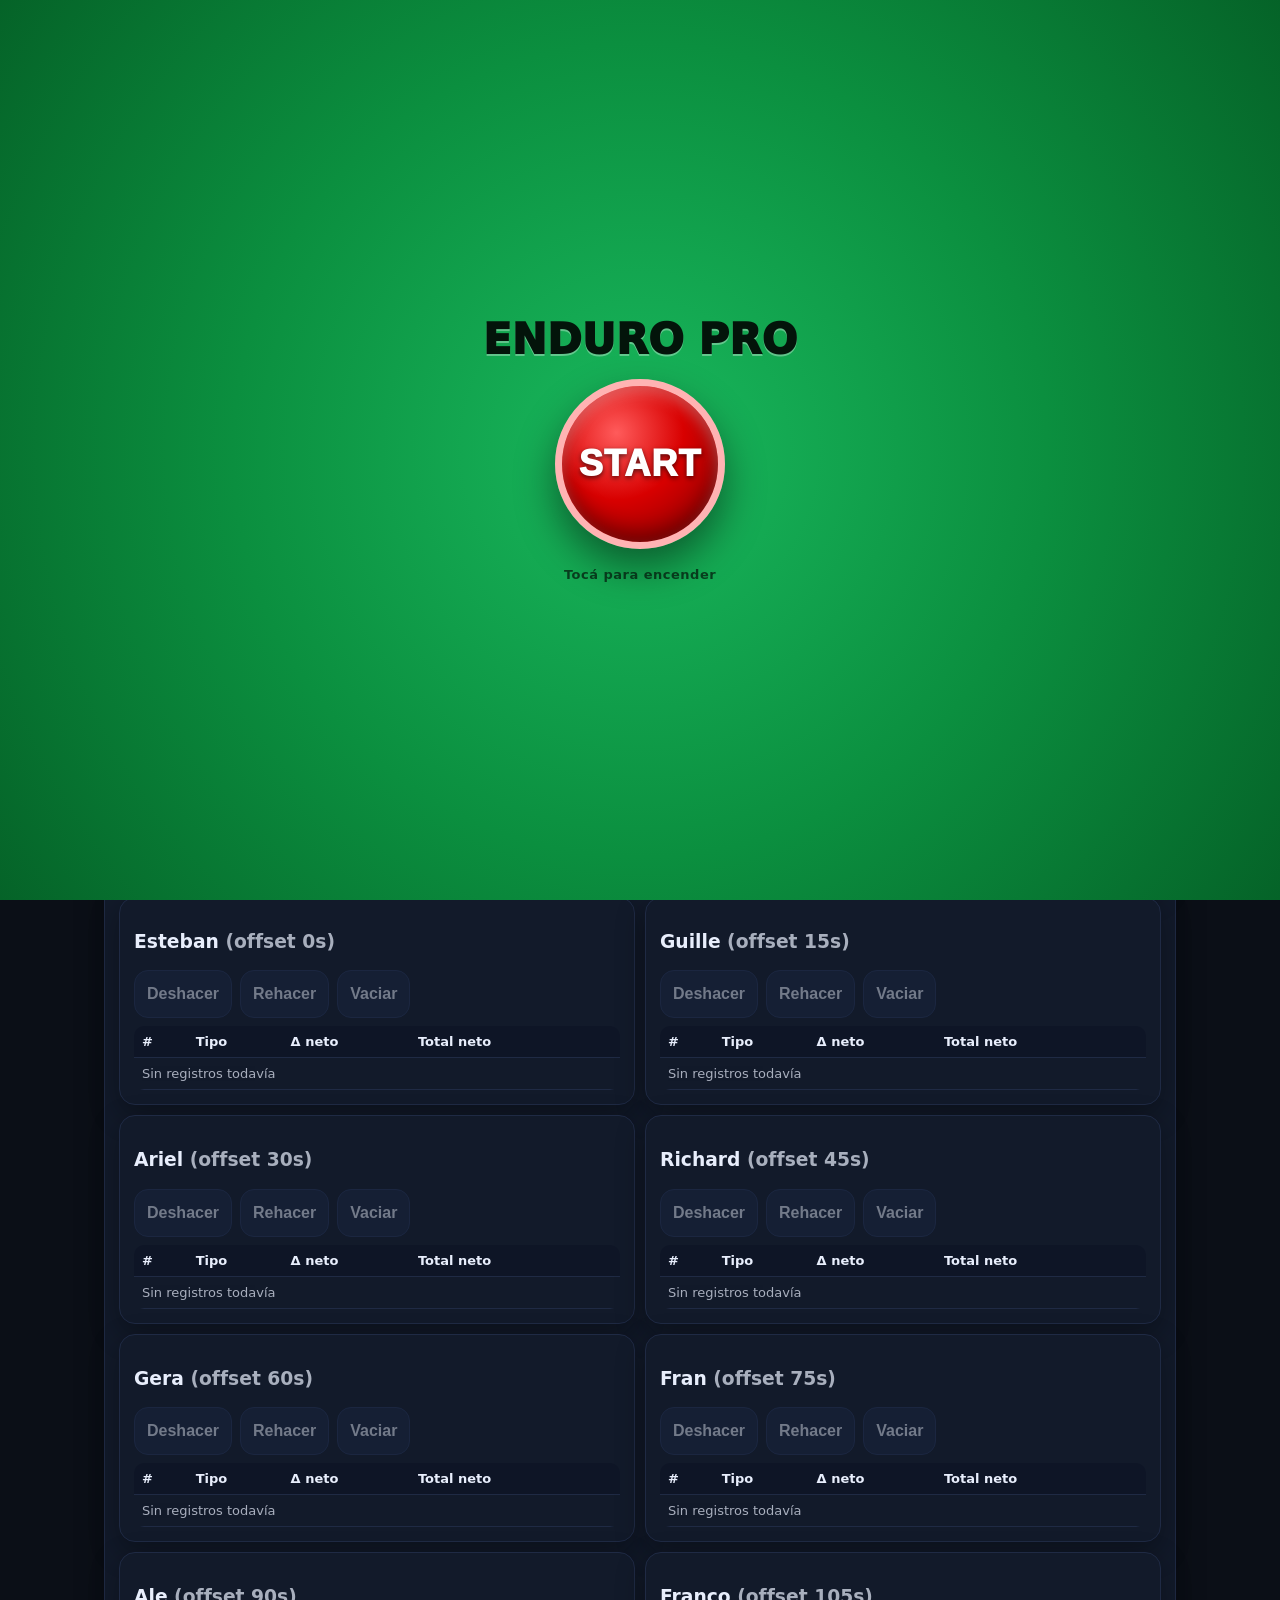
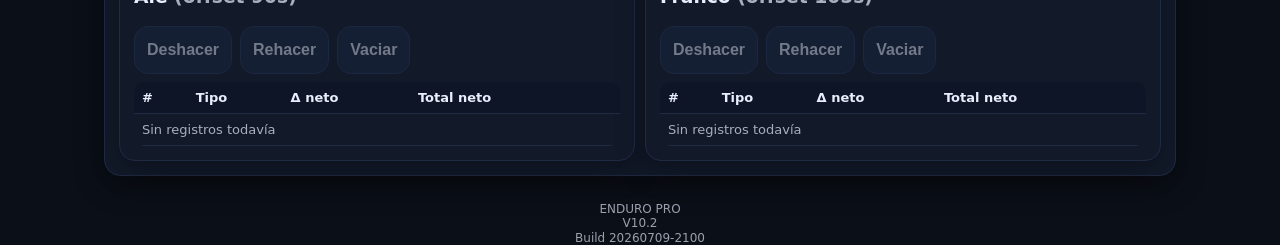
==== index.html @ de09377c "V10.2 Excel parciales" ====
<!doctype html>
<html lang="es">

<head>
  <meta charset="utf-8">
  <meta name="viewport" content="width=device-width,initial-scale=1">
  <title>Enduro Pro</title>
  <meta name="theme-color" content="#0b0f17">
  <link rel="apple-touch-icon" href="apple-touch-icon.png">
  <link rel="manifest" href="manifest.json">
  <link rel="stylesheet" href="css/style.css">
</head>

<body>
  <div id="ignitionScreen" class="ignitionScreen">
    <div class="ignitionBox">
      <div class="ignitionTitle">ENDURO PRO</div>
      <button id="ignitionStart" class="ignitionButton" type="button">START</button>
      <div class="ignitionHint">Tocá para encender</div>
    </div>
  </div>
  <div id="splashScreen" class="splashScreen"> <img src="splash.png" alt="Enduro Pro"> </div>
  <div class="wrap">
    <div class="card">
      <h1>🏁 Enduro Pro</h1>
      <div class="topgrid">
        <div>
          <div class="time" id="time">00:00.00</div>
          <div class="sub" id="sub">Listo</div>
          <div class="controlsTop"><button id="startPause" class="primary">Iniciar</button></div>
          <div class="btns" id="ridersBtns"></div>
          <div class="bottomActions"><button id="finishSession" class="finish" disabled>Finalizar tanda</button><button
              id="reset" class="warn" disabled>Reset tiempo</button><button id="toggleButtons" disabled>Solo
              botones</button><button id="export" class="ok" disabled>Exportar jornada</button><button id="clearAll"
              disabled>Vaciar tanda</button><button id="clearDay" class="warn">Nueva jornada</button></div>
          <div class="foot">V9.0 Arquitectura: archivos separados, Ignition, BRAAAP, offline, CSV, borrado y reanudación corregida.
          </div>
        </div>
        <div class="cfg">
          <h2>Configuración</h2>
          <div class="grid3">
            <div><label>Cuenta inicial (seg)</label><input id="prepSec" type="number" min="0" step="1" value="20"></div>
            <div><label>Gap largada (seg)</label><input id="gap" type="number" min="0" step="1" value="15"></div>
            <div><label>Anti doble-tap (ms)</label><input id="dblMs" type="number" min="0" step="100" value="2000">
            </div>
          </div>
          <div class="grid3" style="margin-top:8px">
            <div><label>Parciales</label><select id="sectors">
                <option value="0" selected>OFF (solo vuelta)</option>
                <option value="2">ON (2 parciales)</option>
                <option value="3">ON (3 parciales)</option>
              </select></div>
            <div><label>Pista / Lugar</label><input id="trackName" type="text" placeholder="Ej: Arena Córdoba"></div>
            <div><label>Nombre tanda</label><input id="sessionName" type="text" placeholder="Ej: Tanda 1"></div>
          </div>
          <div class="grid2">
            <div><label>Notas tanda</label><textarea id="sessionNotes"
                placeholder="Terreno, clima, objetivo..."></textarea></div>
            <div><label>Seteo / notas</label><textarea id="setupNotes"
                placeholder="Suspensión, neumáticos, mousse..."></textarea></div>
          </div>
          <div style="display:flex;gap:10px;flex-wrap:wrap;margin-top:10px"><button id="addRider">+ Agregar
              piloto</button><button id="resetNames">Restaurar nombres</button></div>
          <div class="list" id="ridersList"></div>
          <div class="history">
            <h2>Historial de jornada</h2>
            <div id="historyList"></div>
          </div>
        </div>
      </div>
      <div class="tables" id="tables"></div>
    </div>
  </div>
  <div class="launchOverlay" id="launchOverlay">
    <div>
      <div class="launchTitle" id="launchTitle">PREPARADOS</div>
      <div class="launchCount" id="launchCount">20</div>
      <div class="launchPilot" id="launchPilot"></div>
      <div class="launchHint" id="launchHint">Pantalla de largada</div>
    </div>
  </div>
  <div class="toast" id="toast"></div>
  <script src="js/app.js"></script>

  <!-- Version indicator: shows application name, version and build date.  This is
       a separate element so that the existing foot and layout remain unchanged. -->
  <div class="versionIndicator">ENDURO PRO<br>V10.2<br>Build 20260709-2100</div>
</body>

</html>
---- css/style.css ----
* {
      box-sizing: border-box
    }

    body {
      margin: 0;
      background: #0b0f17;
      color: #e8eefc;
      font-family: -apple-system, system-ui, Segoe UI, Roboto, Arial, sans-serif
    }

    .wrap {
      max-width: 1100px;
      margin: auto;
      padding: 14px
    }

    .card,
    .cfg,
    .tableCard,
    .history {
      background: #121a2a;
      border: 1px solid #1f2a44;
      border-radius: 16px;
      padding: 14px;
      box-shadow: 0 10px 30px #0005
    }

    h1 {
      font-size: 17px;
      margin: 0 0 10px;
      font-weight: 950
    }

    .time {
      font-variant-numeric: tabular-nums;
      font-size: 56px;
      line-height: 1;
      margin: 8px 0;
      font-weight: 1000
    }

    .sub {
      opacity: .8;
      margin-bottom: 10px
    }

    .topgrid {
      display: grid;
      grid-template-columns: 1fr;
      gap: 10px
    }

    @media(min-width:980px) {
      .topgrid {
        grid-template-columns: 1.2fr .8fr
      }
    }

    button {
      padding: 14px 12px;
      border-radius: 14px;
      border: 1px solid #26365c;
      background: #1a2642;
      color: #e8eefc;
      font-size: 16px;
      font-weight: 850;
      cursor: pointer;
      touch-action: manipulation
    }

    button:active {
      transform: scale(.99)
    }

    button.primary {
      background: #2a4cff;
      border-color: #2a4cff
    }

    button.warn {
      background: #2b1a1a;
      border-color: #5a2a2a;
      color: #ffd6d6
    }

    button.ok {
      background: #17301f;
      border-color: #2a5a3a;
      color: #d8ffe7
    }

    button.finish {
      background: #21451f;
      border-color: #44aa44;
      color: #d8ffe7
    }

    button:disabled {
      opacity: .45
    }

    .controlsTop {
      display: flex;
      gap: 10px;
      flex-wrap: wrap;
      margin-bottom: 10px
    }

    .btns {
      display: grid;
      grid-template-columns: 1fr 1fr;
      gap: 10px;
      margin-top: 10px
    }

    @media(min-width:760px) {
      .btns {
        grid-template-columns: 1fr 1fr 1fr 1fr
      }

      .bottomActions {
        grid-template-columns: repeat(4, 1fr)
      }
    }

    .bottomActions {
      display: grid;
      grid-template-columns: 1fr 1fr;
      gap: 10px;
      margin-top: 10px
    }

    .riderBtn {
      display: grid;
      gap: 8px;
      background: #0e1526;
      border: 2px solid #1f2a44;
      border-radius: 14px;
      padding: 12px;
      text-align: left;
      min-height: 126px
    }

    .riderBtn .name {
      font-weight: 950;
      font-size: 20px;
      line-height: 1.05
    }

    .riderBtn .line1 {
      font-size: 14px;
      opacity: .92
    }

    .riderBtn .line2 {
      display: flex;
      justify-content: space-between;
      gap: 10px;
      font-size: 14px;
      font-variant-numeric: tabular-nums
    }

    .riderBtn .label {
      opacity: .7;
      font-weight: 800
    }

    .riderBtn .val {
      font-weight: 950
    }

    .riderBtn.next {
      outline: 4px solid #ffffff1f;
      box-shadow: 0 0 22px #ffffff22
    }

    .riderBtn.confirm {
      background: #13b65d !important;
      border-color: #8cffb6 !important;
      color: #03140a !important;
      box-shadow: 0 0 0 4px #13b65d55 !important
    }

    .cfg h2 {
      margin: 0 0 10px;
      font-size: 14px;
      opacity: .9
    }

    .grid3 {
      display: grid;
      grid-template-columns: 1fr 1fr 1fr;
      gap: 8px
    }

    .grid2 {
      display: grid;
      grid-template-columns: 1fr 1fr;
      gap: 8px;
      margin-top: 8px
    }

    @media(max-width:650px) {

      .grid3,
      .grid2 {
        grid-template-columns: 1fr
      }
    }

    label {
      font-size: 12px;
      opacity: .82;
      display: block;
      margin-bottom: 4px
    }

    input,
    select,
    textarea {
      width: 100%;
      background: #0e1526;
      border: 1px solid #26365c;
      color: #e8eefc;
      padding: 10px;
      border-radius: 10px;
      font-size: 14px
    }

    textarea {
      min-height: 54px;
      resize: vertical
    }

    .list {
      display: grid;
      gap: 8px;
      margin-top: 10px
    }

    .rline {
      display: grid;
      grid-template-columns: 1fr 44px 44px 90px;
      gap: 8px;
      align-items: center
    }

    .nameWrap {
      display: flex;
      align-items: center;
      gap: 10px;
      min-width: 0
    }

    .colorDot {
      width: 18px;
      height: 18px;
      border-radius: 99px;
      border: 2px solid #26365c;
      flex: 0 0 auto
    }

    .rline input {
      font-size: 16px
    }

    .rline button {
      padding: 10px 0;
      font-size: 14px
    }

    .tables {
      display: grid;
      grid-template-columns: 1fr;
      gap: 10px;
      margin-top: 12px
    }

    @media(min-width:980px) {
      .tables {
        grid-template-columns: 1fr 1fr
      }
    }

    .scroll {
      max-height: 360px;
      overflow: auto;
      border-radius: 10px
    }

    table {
      width: 100%;
      border-collapse: collapse;
      font-variant-numeric: tabular-nums
    }

    th,
    td {
      padding: 8px;
      border-bottom: 1px solid #1f2a44;
      font-size: 13px
    }

    th {
      position: sticky;
      top: 0;
      background: #0e1526;
      text-align: left
    }

    .foot {
      margin-top: 10px;
      font-size: 12px;
      opacity: .65
    }

    body.buttonsOnly .cfg,
    body.buttonsOnly .tables,
    body.buttonsOnly .foot {
      display: none
    }

    body.buttonsOnly .wrap {
      max-width: 1200px
    }

    body.buttonsOnly .time {
      font-size: 58px
    }

    body.buttonsOnly .riderBtn {
      padding: 16px
    }

    .toast {
      position: fixed;
      left: 50%;
      bottom: 14px;
      transform: translateX(-50%);
      background: #0e1526ee;
      border: 1px solid #1f2a44;
      padding: 10px 12px;
      border-radius: 99px;
      font-size: 13px;
      opacity: 0;
      pointer-events: none;
      transition: .2s;
      z-index: 10000
    }

    .toast.show {
      opacity: 1
    }

/*
  Version indicator shown at the bottom of the application.  It maintains a
  subtle appearance similar to the existing foot and does not interfere with
  other elements.  Each line is stacked vertically for clarity.
*/
.versionIndicator {
  margin-top: 12px;
  font-size: 12px;
  opacity: .65;
  text-align: center;
  line-height: 1.2;
}

    .launchOverlay {
      position: fixed;
      inset: 0;
      z-index: 9999;
      display: none;
      align-items: center;
      justify-content: center;
      text-align: center;
      background: #05080d;
      color: #e8eefc;
      padding: 24px
    }

    .launchOverlay.show {
      display: flex
    }

    .launchOverlay.green {
      background: #13b65d;
      color: #03140a
    }

    .launchTitle {
      font-size: min(12vw, 92px);
      font-weight: 1000;
      line-height: 1
    }

    .launchCount {
      font-size: min(34vw, 260px);
      font-weight: 1000;
      line-height: .9;
      font-variant-numeric: tabular-nums;
      letter-spacing: -8px;
      margin: 18px 0
    }

    .launchPilot {
      font-size: min(15vw, 120px);
      font-weight: 1000;
      line-height: 1
    }

    .launchHint {
      font-size: min(5vw, 30px);
      opacity: .78;
      font-weight: 850;
      margin-top: 16px
    }

    .history {
      margin-top: 12px
    }

    .historyItem {
      display: grid;
      grid-template-columns: 1fr auto;
      gap: 8px;
      border-bottom: 1px solid #1f2a44;
      padding: 8px 0;
      align-items: center
    }

    .historyItem:last-child {
      border-bottom: 0
    }

    .historyItem small {
      opacity: .7
    }

    .splashScreen {
      position: fixed;
      inset: 0;
      background: #000;
      display: flex;
      align-items: center;
      justify-content: center;
      z-index: 20000;
      opacity: 1;
      transition: opacity .4s ease;
      overflow: hidden
    }

    .splashScreen img {
      width: 100vw;
      height: 100vh;
      object-fit: contain;
      object-position: center center;
      display: block
    }

    .splashScreen.hide {
      opacity: 0;
      pointer-events: none
    }

    .splashScreen.gone {
      display: none
    }


    .ignitionScreen {
      position: fixed;
      inset: 0;
      z-index: 30000;
      background: radial-gradient(circle at center, #19b85d 0%, #0b8f3f 52%, #056328 100%);
      display: flex;
      align-items: center;
      justify-content: center;
      text-align: center;
      opacity: 1;
      transition: opacity .35s ease;
    }

    .ignitionScreen.hide {
      opacity: 0;
      pointer-events: none;
    }

    .ignitionScreen.gone {
      display: none;
    }

    .ignitionBox {
      display: grid;
      gap: 18px;
      justify-items: center;
      align-items: center;
      padding: 28px;
    }

    .ignitionButton {
      width: min(42vw, 170px);
      height: min(42vw, 170px);
      border-radius: 999px;
      border: 7px solid #ffb3b3;
      background: radial-gradient(circle at 35% 30%, #ff5b5b 0%, #d80000 45%, #7d0000 100%);
      box-shadow: 0 18px 40px #0007, inset 0 8px 14px #ffffff44, inset 0 -10px 20px #0005;
      color: white;
      font-size: min(9vw, 36px);
      font-weight: 1000;
      letter-spacing: 1px;
      text-shadow: 0 2px 5px #0009;
      display: flex;
      align-items: center;
      justify-content: center;
      text-transform: uppercase;
    }

    .ignitionButton:active {
      transform: scale(.96);
      box-shadow: 0 10px 24px #0008, inset 0 5px 10px #0005;
    }

    .ignitionTitle {
      font-size: min(8vw, 42px);
      line-height: 1;
      font-weight: 1000;
      color: #03140a;
      text-shadow: 0 2px 0 #ffffff55;
    }

    .ignitionHint {
      font-size: 13px;
      font-weight: 900;
      color: #041b0d;
      opacity: .75;
      letter-spacing: .5px;
    }
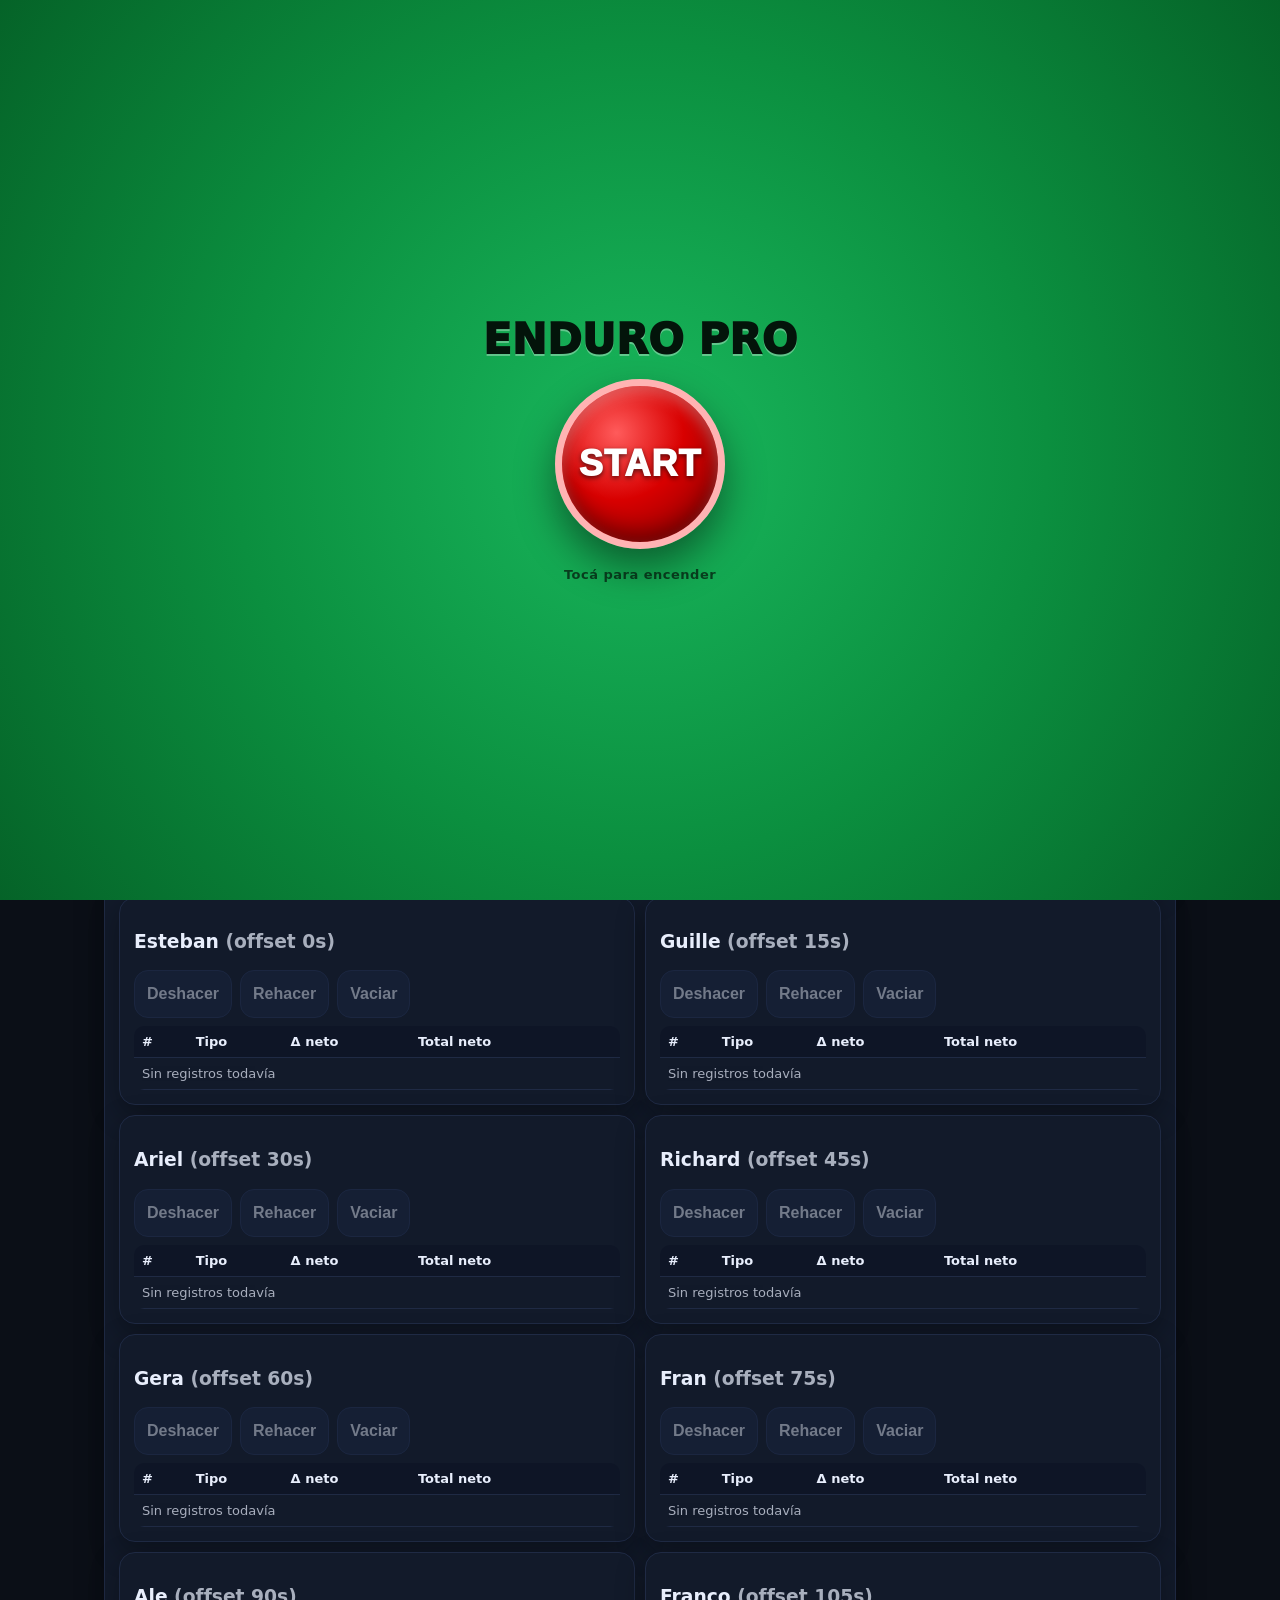
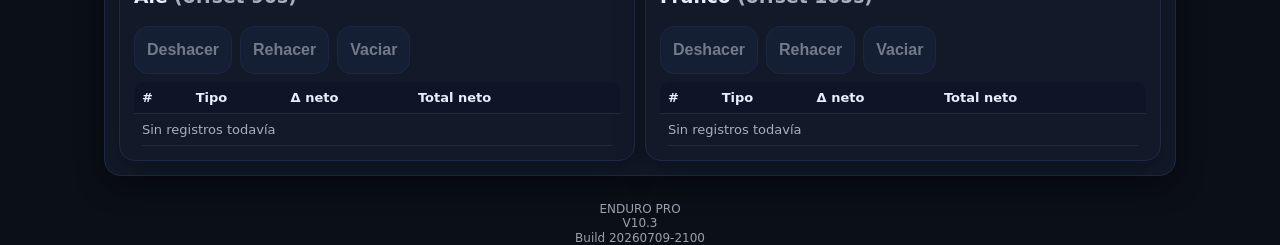
==== commit 7b036ea9: "V10.3 Interfaz adaptativa" ====
--- a/index.html
+++ b/index.html
@@ -84,7 +84,8 @@
 
   <!-- Version indicator: shows application name, version and build date.  This is
        a separate element so that the existing foot and layout remain unchanged. -->
-  <div class="versionIndicator">ENDURO PRO<br>V10.2<br>Build 20260709-2100</div>
+  <!-- Update version indicator to reflect the new adaptive interface version. -->
+  <div class="versionIndicator">ENDURO PRO<br>V10.3<br>Build 20260709-2100</div>
 </body>
 
 </html>
--- a/css/style.css
+++ b/css/style.css
@@ -131,25 +131,36 @@
       margin-top: 10px
     }
 
-    .riderBtn {
+/*
+ * Rider button base styles.  We introduce a CSS custom property `--scale`
+ * which controls the overall scale of the card and its typography.  By
+ * default the scale is 1 (no change), but body classes such as
+ * `ridersCount1`–`ridersCount4` override this value to enlarge the
+ * cards when there are few riders.  Using a variable here allows the
+ * layout to remain responsive without duplicating many size definitions.
+ */
+.riderBtn {
+      /* default scale for normal layouts */
+      --scale: 1;
       display: grid;
       gap: 8px;
       background: #0e1526;
       border: 2px solid #1f2a44;
       border-radius: 14px;
-      padding: 12px;
+      padding: calc(12px * var(--scale));
       text-align: left;
-      min-height: 126px
+      /* expand card height proportionally when scaling */
+      min-height: calc(126px * var(--scale));
     }
 
     .riderBtn .name {
       font-weight: 950;
-      font-size: 20px;
+      font-size: calc(20px * var(--scale));
       line-height: 1.05
     }
 
     .riderBtn .line1 {
-      font-size: 14px;
+      font-size: calc(14px * var(--scale));
       opacity: .92
     }
 
@@ -157,8 +168,14 @@
       display: flex;
       justify-content: space-between;
       gap: 10px;
-      font-size: 14px;
+      font-size: calc(14px * var(--scale));
       font-variant-numeric: tabular-nums
+    }
+
+    /* When a rider button is in confirm mode, the third child div contains
+       the lap time preview.  Adjust its font size based on the scale. */
+    .riderBtn.confirm > div:last-child {
+      font-size: calc(42px * var(--scale)) !important;
     }
 
     .riderBtn .label {
@@ -365,6 +382,26 @@
   text-align: center;
   line-height: 1.2;
 }
+
+/*
+ * Adaptive layout for when there are few riders.  A single column is used
+ * instead of the default two or four columns, and the rider cards are
+ * scaled up using the `--scale` variable defined on .riderBtn.  The
+ * scaling factors were chosen to enlarge text and card height
+ * progressively depending on the number of riders, without changing the
+ * overall visual style or colours.
+ */
+body.ridersCount1 .btns,
+body.ridersCount2 .btns,
+body.ridersCount3 .btns,
+body.ridersCount4 .btns {
+  grid-template-columns: 1fr !important;
+}
+
+body.ridersCount1 .riderBtn { --scale: 1.6; }
+body.ridersCount2 .riderBtn { --scale: 1.5; }
+body.ridersCount3 .riderBtn { --scale: 1.4; }
+body.ridersCount4 .riderBtn { --scale: 1.3; }
 
     .launchOverlay {
       position: fixed;
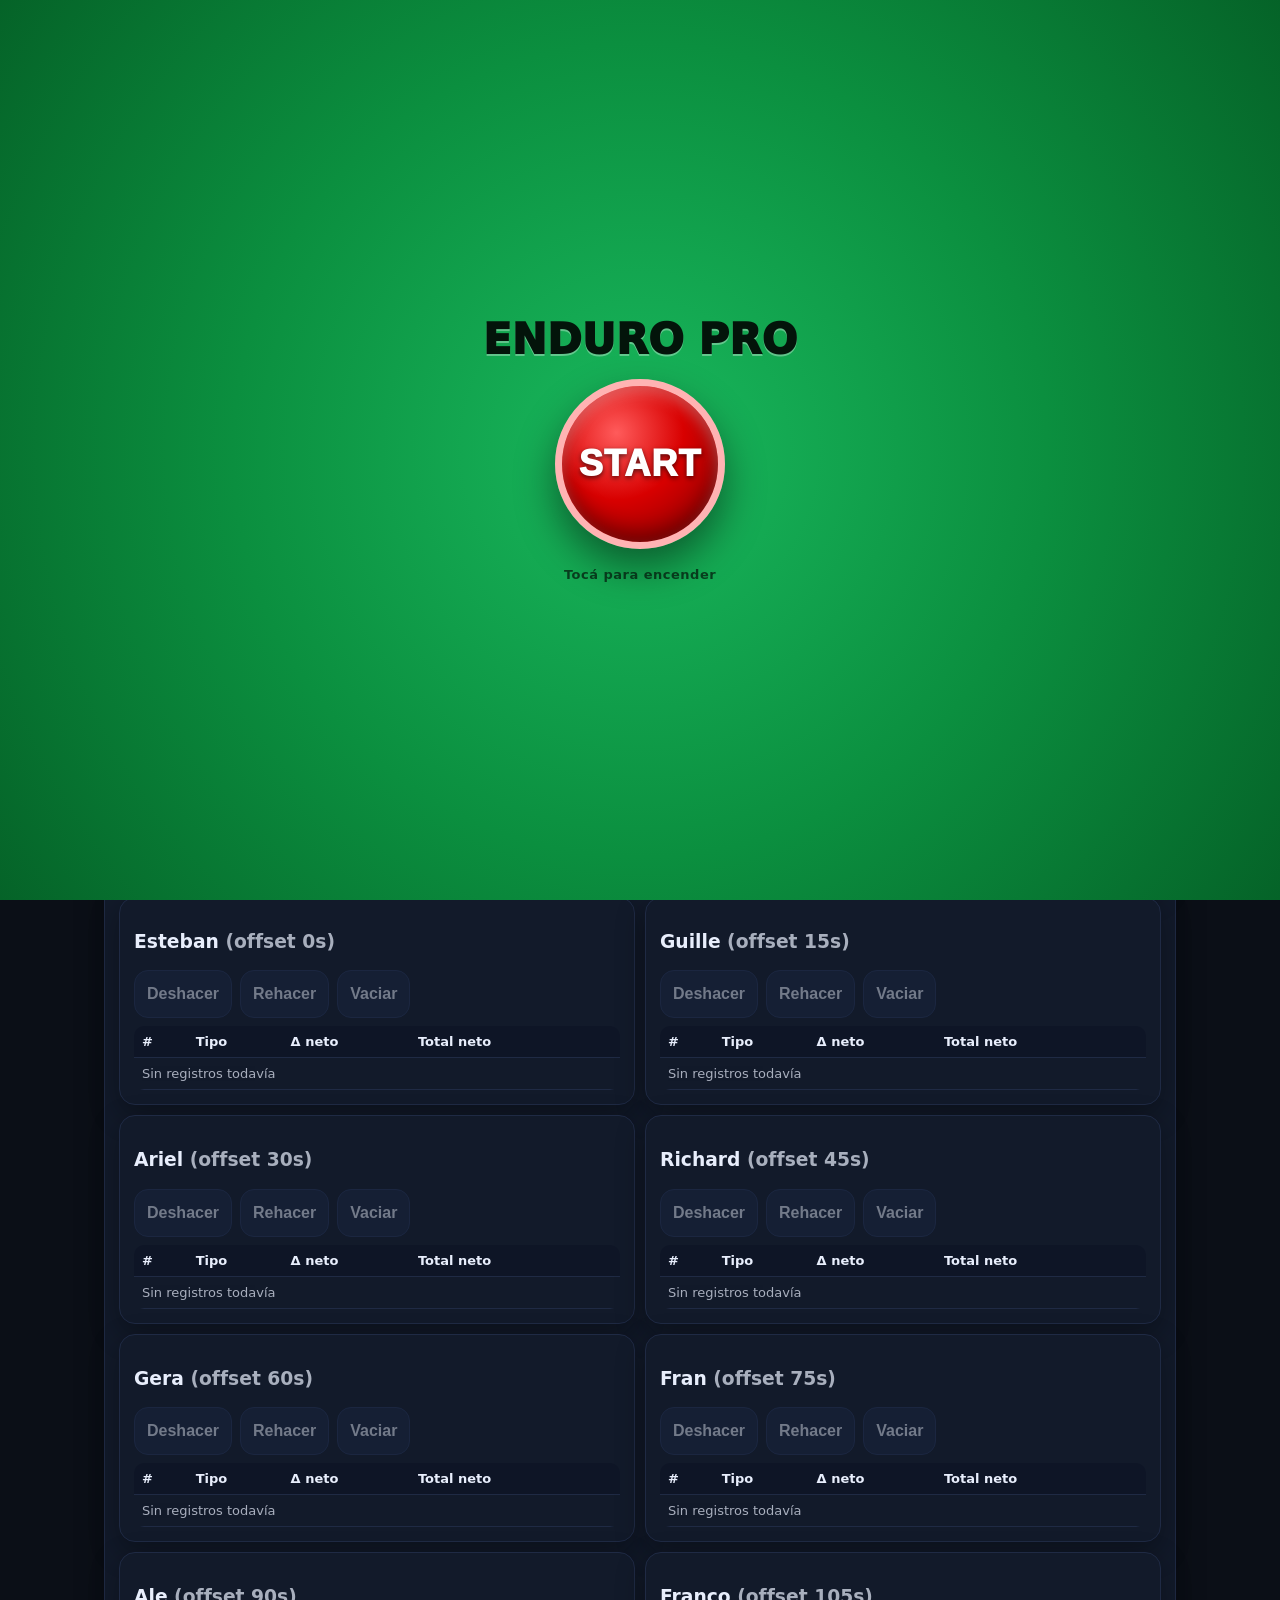
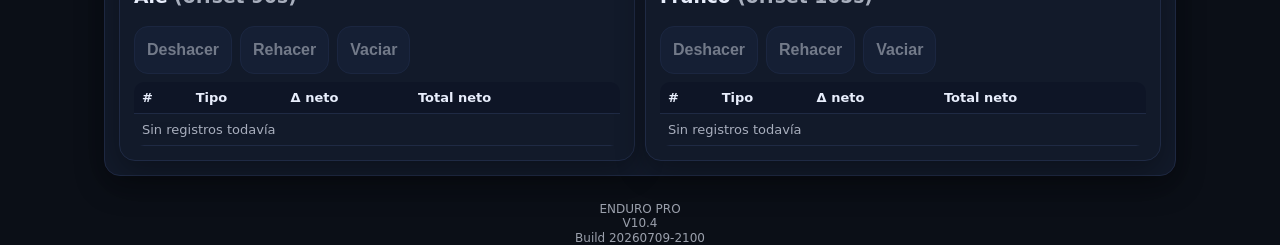
==== commit 9b986342: "V10.4 Solo Botones Pro" ====
--- a/index.html
+++ b/index.html
@@ -27,12 +27,26 @@
         <div>
           <div class="time" id="time">00:00.00</div>
           <div class="sub" id="sub">Listo</div>
-          <div class="controlsTop"><button id="startPause" class="primary">Iniciar</button></div>
+        <!--
+          In buttons‑only mode the Solo botones control should sit next to the
+          start/pause button.  Move the toggle button out of the bottom
+          actions panel and place it here so both controls appear on the
+          same row.  Both buttons share the "primary" styling to give
+          a unified look.
+        -->
+        <div class="controlsTop">
+          <button id="startPause" class="primary">Iniciar</button>
+          <button id="toggleButtons" class="primary" disabled>Solo botones</button>
+        </div>
           <div class="btns" id="ridersBtns"></div>
-          <div class="bottomActions"><button id="finishSession" class="finish" disabled>Finalizar tanda</button><button
-              id="reset" class="warn" disabled>Reset tiempo</button><button id="toggleButtons" disabled>Solo
-              botones</button><button id="export" class="ok" disabled>Exportar jornada</button><button id="clearAll"
-              disabled>Vaciar tanda</button><button id="clearDay" class="warn">Nueva jornada</button></div>
+        <div class="bottomActions">
+          <button id="finishSession" class="finish" disabled>Finalizar tanda</button>
+          <button id="reset" class="warn" disabled>Reset tiempo</button>
+          <!-- Solo botones moved to controlsTop; leaving here would duplicate it. -->
+          <button id="export" class="ok" disabled>Exportar jornada</button>
+          <button id="clearAll" disabled>Vaciar tanda</button>
+          <button id="clearDay" class="warn">Nueva jornada</button>
+        </div>
           <div class="foot">V9.0 Arquitectura: archivos separados, Ignition, BRAAAP, offline, CSV, borrado y reanudación corregida.
           </div>
         </div>
@@ -85,7 +99,10 @@
   <!-- Version indicator: shows application name, version and build date.  This is
        a separate element so that the existing foot and layout remain unchanged. -->
   <!-- Update version indicator to reflect the new adaptive interface version. -->
-  <div class="versionIndicator">ENDURO PRO<br>V10.3<br>Build 20260709-2100</div>
+  <!-- Update version indicator for the new Solo Botones Pro release.  The
+       build string can be updated automatically during packaging; here
+       only the version number changes. -->
+  <div class="versionIndicator">ENDURO PRO<br>V10.4<br>Build 20260709-2100</div>
 </body>
 
 </html>
--- a/css/style.css
+++ b/css/style.css
@@ -382,6 +382,69 @@
   text-align: center;
   line-height: 1.2;
 }
+
+/*
+ * Solo botones (buttonsOnly) layout enhancements.
+ *
+ * In training mode the interface should be stripped down: only the main
+ * chronometer, the start/pause control, the toggle for Solo botones and
+ * the rider cards remain visible.  Everything else (configuration panels,
+ * tables, bottom actions, subtitles and headings) is hidden.  The rider
+ * cards expand to fill all remaining vertical space so that one, two,
+ * three or four riders each get a large tappable area.  For five or
+ * more riders the existing adaptive grid is preserved.
+ */
+
+/* Hide non‑essential elements when buttonsOnly is active */
+body.buttonsOnly h1,
+body.buttonsOnly .sub,
+body.buttonsOnly .bottomActions,
+body.buttonsOnly .foot,
+body.buttonsOnly .cfg,
+body.buttonsOnly .tables {
+  display: none !important;
+}
+
+/* Promote the left column to a flex container so that the rider list can
+   consume remaining vertical space.  Using flexbox here avoids the need
+   for explicit height calculations in JavaScript. */
+/* Limit the flex conversion of the top‑left column to scenarios with
+   one to four riders.  For five or more riders the original grid
+   behaviour remains untouched to preserve the adaptive layout. */
+body.buttonsOnly.ridersCount1 .topgrid > div:first-child,
+body.buttonsOnly.ridersCount2 .topgrid > div:first-child,
+body.buttonsOnly.ridersCount3 .topgrid > div:first-child,
+body.buttonsOnly.ridersCount4 .topgrid > div:first-child {
+  display: flex;
+  flex-direction: column;
+  align-items: stretch;
+  /* ensure the column occupies full viewport height; padding on .wrap
+     accounts for small margins */
+  min-height: 100vh;
+}
+
+/* For up to four riders stack cards vertically and allow them to grow
+   equally within the available space.  The gap is preserved between
+   cards. */
+body.buttonsOnly.ridersCount1 .btns,
+body.buttonsOnly.ridersCount2 .btns,
+body.buttonsOnly.ridersCount3 .btns,
+body.buttonsOnly.ridersCount4 .btns {
+  flex: 1 1 auto;
+  display: flex;
+  flex-direction: column;
+  gap: 10px;
+}
+
+body.buttonsOnly.ridersCount1 .btns .riderBtn,
+body.buttonsOnly.ridersCount2 .btns .riderBtn,
+body.buttonsOnly.ridersCount3 .btns .riderBtn,
+body.buttonsOnly.ridersCount4 .btns .riderBtn {
+  flex: 1 1 auto;
+  /* Remove minimum height on the enlarged cards so they can expand */
+  min-height: 0;
+}
+
 
 /*
  * Adaptive layout for when there are few riders.  A single column is used
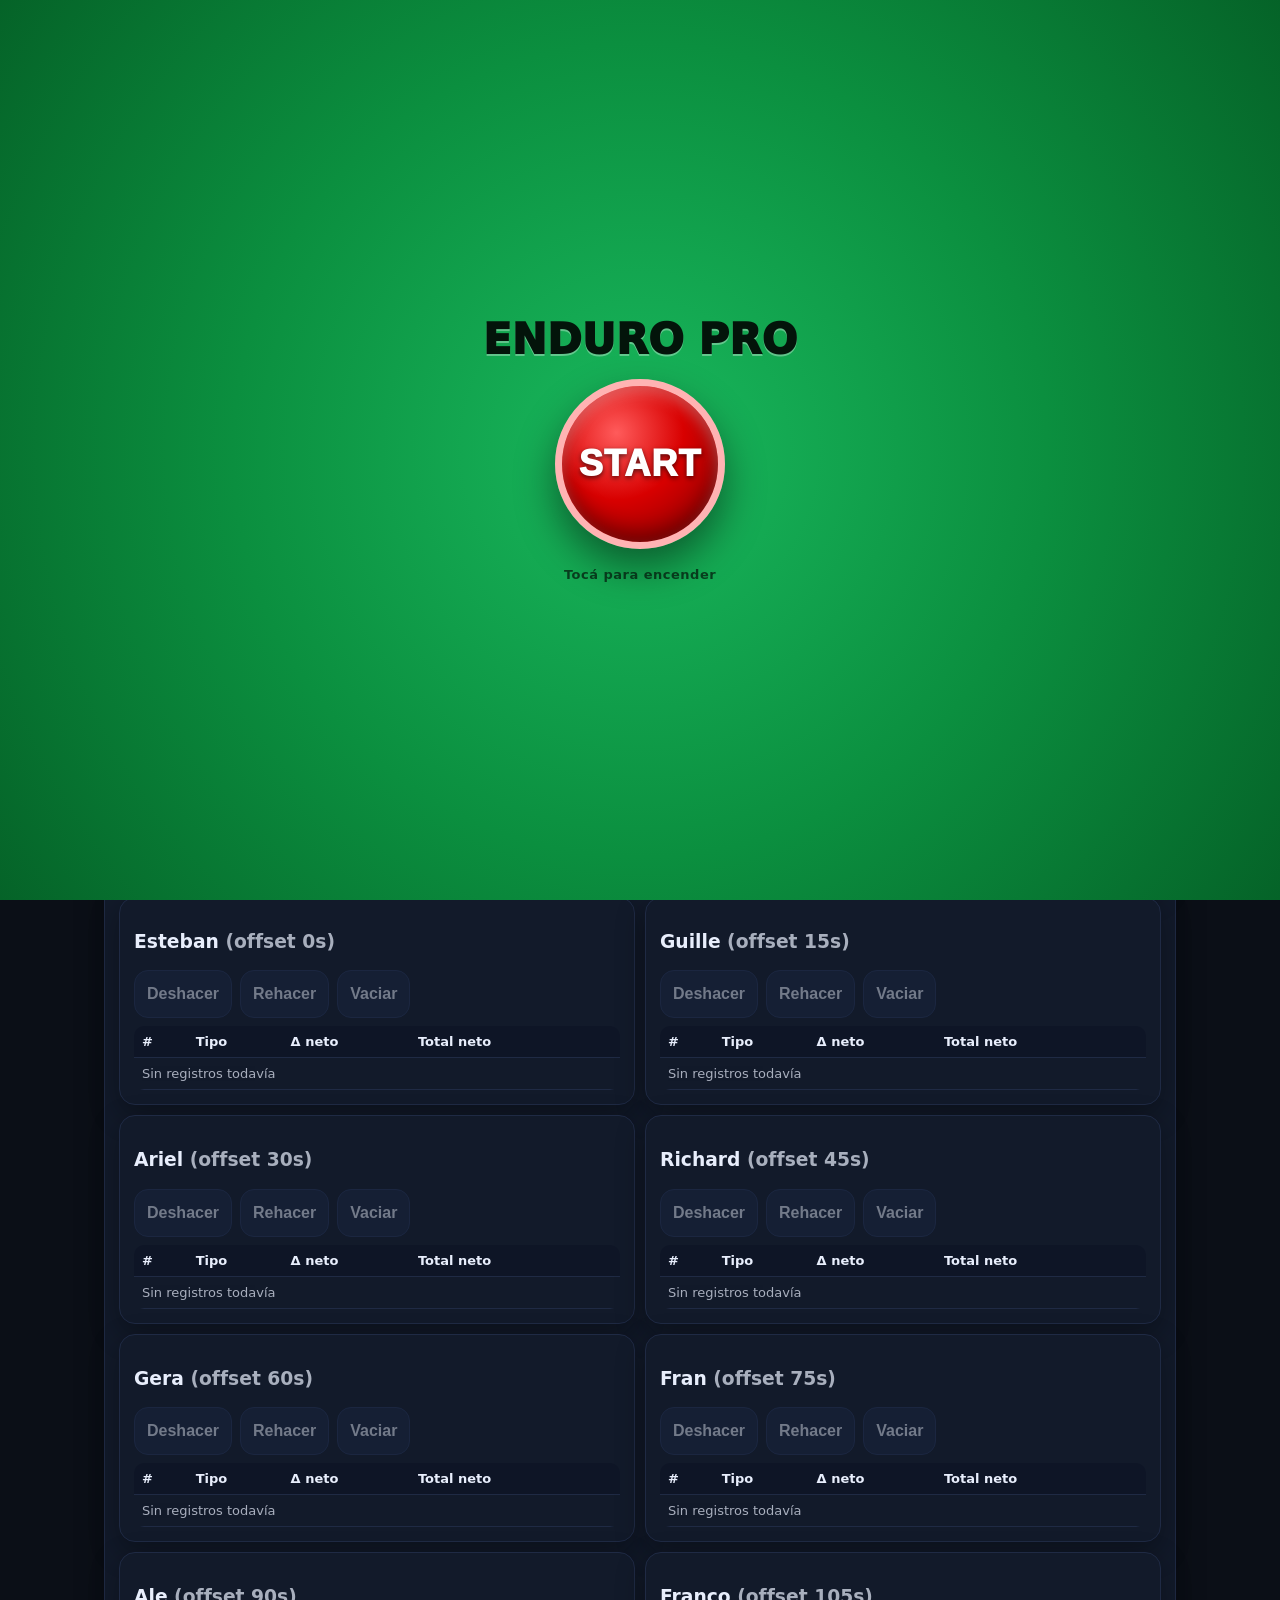
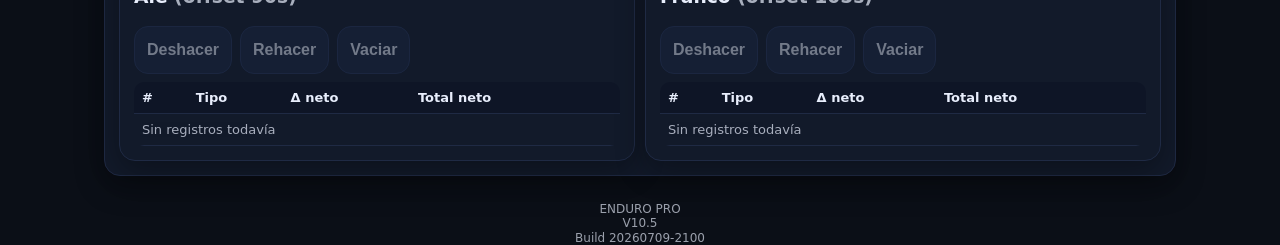
==== commit 76726295: "V10.5 - Solo Botones Pantalla Fija" ====
--- a/index.html
+++ b/index.html
@@ -102,7 +102,8 @@
   <!-- Update version indicator for the new Solo Botones Pro release.  The
        build string can be updated automatically during packaging; here
        only the version number changes. -->
-  <div class="versionIndicator">ENDURO PRO<br>V10.4<br>Build 20260709-2100</div>
+  <!-- Updated version indicator for V10.5 release with fixed Solo Botones layout. -->
+  <div class="versionIndicator">ENDURO PRO<br>V10.5<br>Build 20260709-2100</div>
 </body>
 
 </html>
--- a/css/style.css
+++ b/css/style.css
@@ -415,12 +415,14 @@
 body.buttonsOnly.ridersCount2 .topgrid > div:first-child,
 body.buttonsOnly.ridersCount3 .topgrid > div:first-child,
 body.buttonsOnly.ridersCount4 .topgrid > div:first-child {
+  /* Provide a flexible container for the header, controls and riders list.
+     We avoid enforcing a minimum height here; the flexbox rules defined
+     later will allow the element to grow to fill available space within
+     the viewport. */
   display: flex;
   flex-direction: column;
   align-items: stretch;
-  /* ensure the column occupies full viewport height; padding on .wrap
-     accounts for small margins */
-  min-height: 100vh;
+  min-height: 0;
 }
 
 /* For up to four riders stack cards vertically and allow them to grow
@@ -440,8 +442,19 @@
 body.buttonsOnly.ridersCount2 .btns .riderBtn,
 body.buttonsOnly.ridersCount3 .btns .riderBtn,
 body.buttonsOnly.ridersCount4 .btns .riderBtn {
-  flex: 1 1 auto;
+  /* Use zero flex‑basis so that cards share space equally.  The
+     intrinsic content size is ignored and each card starts from
+     zero height. */
+  flex: 1 1 0%;
   /* Remove minimum height on the enlarged cards so they can expand */
+  min-height: 0;
+}
+
+/* Single rider case.  With one card there is nothing to share with,
+   but using a zero flex basis still causes it to grow to fill all
+   available space. */
+body.buttonsOnly.ridersCount1 .btns .riderBtn {
+  flex: 1 1 0%;
   min-height: 0;
 }
 
@@ -636,3 +649,158 @@
       opacity: .75;
       letter-spacing: .5px;
     }
+
+/*
+ * Fixed-height training (Solo botones) mode for one to four riders.
+ *
+ * In earlier releases the rider cards were given a minimum height and the
+ * container relied on the browser's viewport unit `vh` to fill the screen.
+ * On many mobile browsers the address bar and navigation UI cause `100vh`
+ * to exceed the actual visible area, resulting in a small amount of
+ * vertical scrolling even with few riders.  To ensure that the cards
+ * always fit within the real viewport height, use `dvh` units (dynamic
+ * viewport height) and explicitly set the page and wrapper to consume the
+ * full height.  We also hide overflow on the `body` to prevent the
+ * document from scrolling.  The `.btns` container and its children are
+ * turned into flex items so that each rider card expands equally to
+ * occupy the available space.  Padding, margins and gaps are reduced to
+ * maximise vertical real estate without compromising touch target size.
+ */
+body.buttonsOnly.ridersCount1,
+body.buttonsOnly.ridersCount2,
+body.buttonsOnly.ridersCount3,
+body.buttonsOnly.ridersCount4 {
+  /* Set a fallback height using traditional viewport units and override
+     with dynamic viewport units where supported.  This ensures the
+     page consumes the full visible height on browsers that do not
+     recognise 100dvh. */
+  height: 100vh;
+  height: 100dvh;
+  overflow-y: hidden;
+}
+
+/* Repeat the same rule for the single‑rider case.  Keeping it
+   separate improves readability. */
+body.buttonsOnly.ridersCount1 {
+  height: 100vh;
+  height: 100dvh;
+  overflow-y: hidden;
+}
+
+body.buttonsOnly.ridersCount1 .wrap,
+body.buttonsOnly.ridersCount2 .wrap,
+body.buttonsOnly.ridersCount3 .wrap,
+body.buttonsOnly.ridersCount4 .wrap {
+  height: 100%;
+  display: flex;
+  flex-direction: column;
+  /* Remove vertical padding to give more room for rider cards */
+  padding-top: 8px;
+  padding-bottom: 8px;
+}
+
+body.buttonsOnly.ridersCount1 .wrap > .card,
+body.buttonsOnly.ridersCount2 .wrap > .card,
+body.buttonsOnly.ridersCount3 .wrap > .card,
+body.buttonsOnly.ridersCount4 .wrap > .card {
+  flex: 1 1 auto;
+  display: flex;
+  flex-direction: column;
+  /* Allow card to shrink or grow within the available space */
+  min-height: 0;
+}
+
+body.buttonsOnly.ridersCount1 .topgrid > div:first-child,
+body.buttonsOnly.ridersCount2 .topgrid > div:first-child,
+body.buttonsOnly.ridersCount3 .topgrid > div:first-child,
+body.buttonsOnly.ridersCount4 .topgrid > div:first-child {
+  flex: 1 1 auto;
+  display: flex;
+  flex-direction: column;
+  /* Eliminate extra gaps between the time, controls and rider list */
+  gap: 8px;
+}
+
+/* In Solo botones mode the entire topgrid should stretch vertically.
+   By default `.topgrid` uses CSS grid and rows sized to their content,
+   which prevents the rider list from expanding to fill the card when
+   there are few riders.  Converting the grid into a flex column
+   ensures the first child (time + controls + riders) can grow to
+   occupy all remaining space. */
+body.buttonsOnly.ridersCount1 .topgrid,
+body.buttonsOnly.ridersCount2 .topgrid,
+body.buttonsOnly.ridersCount3 .topgrid,
+body.buttonsOnly.ridersCount4 .topgrid {
+  display: flex;
+  flex-direction: column;
+  height: 100%;
+}
+
+body.buttonsOnly.ridersCount1 .controlsTop,
+body.buttonsOnly.ridersCount2 .controlsTop,
+body.buttonsOnly.ridersCount3 .controlsTop,
+body.buttonsOnly.ridersCount4 .controlsTop {
+  margin-bottom: 6px;
+}
+
+body.buttonsOnly.ridersCount1 .btns,
+body.buttonsOnly.ridersCount2 .btns,
+body.buttonsOnly.ridersCount3 .btns,
+body.buttonsOnly.ridersCount4 .btns {
+  /* Use a single‑column CSS grid with auto rows equal to 1fr.  This
+     guarantees that each rider card occupies an equal portion of the
+     available vertical space.  We preserve the flex properties on the
+     parent so the grid itself expands to fill its container. */
+  flex: 1 1 auto;
+  display: grid;
+  grid-template-columns: 1fr;
+  grid-auto-rows: 1fr;
+  /* Reduce gap slightly in training mode */
+  gap: 8px;
+  margin-top: 0;
+}
+
+body.buttonsOnly.ridersCount1 .btns .riderBtn,
+body.buttonsOnly.ridersCount2 .btns .riderBtn,
+body.buttonsOnly.ridersCount3 .btns .riderBtn,
+body.buttonsOnly.ridersCount4 .btns .riderBtn {
+  /* Make rider cards truly flexible: the zero flex‑basis causes each
+     card to start at zero height and then share the available space
+     equally.  Without this the cards try to maintain their intrinsic
+     height (based on content), leaving unused vertical space when
+     there are few riders. */
+  flex: 1 1 0%;
+  /* Allow cards to shrink below their default min height so they can fit */
+  min-height: 0;
+  /* Reduce internal padding in training mode for better fit */
+  padding-top: calc(10px * var(--scale));
+  padding-bottom: calc(10px * var(--scale));
+
+  /* Fill the grid row completely.  With grid-auto-rows:1fr on the
+     container, this ensures the card expands to occupy the allotted
+     space instead of hugging its content. */
+  height: 100%;
+}
+
+/* Explicitly repeat the rule for the single‑rider case.  A single card
+   still needs a zero basis so it expands to fill all available space. */
+body.buttonsOnly.ridersCount1 .btns .riderBtn {
+  flex: 1 1 0%;
+  min-height: 0;
+  padding-top: calc(10px * var(--scale));
+  padding-bottom: calc(10px * var(--scale));
+}
+
+/* Hide the version indicator in training mode on small rider counts; it will
+   appear at the bottom of the viewport and could create scroll. */
+body.buttonsOnly.ridersCount1 .versionIndicator,
+body.buttonsOnly.ridersCount2 .versionIndicator,
+body.buttonsOnly.ridersCount3 .versionIndicator,
+body.buttonsOnly.ridersCount4 .versionIndicator {
+  position: absolute;
+  bottom: 6px;
+  left: 50%;
+  transform: translateX(-50%);
+  width: 100%;
+  margin-top: 0;
+}
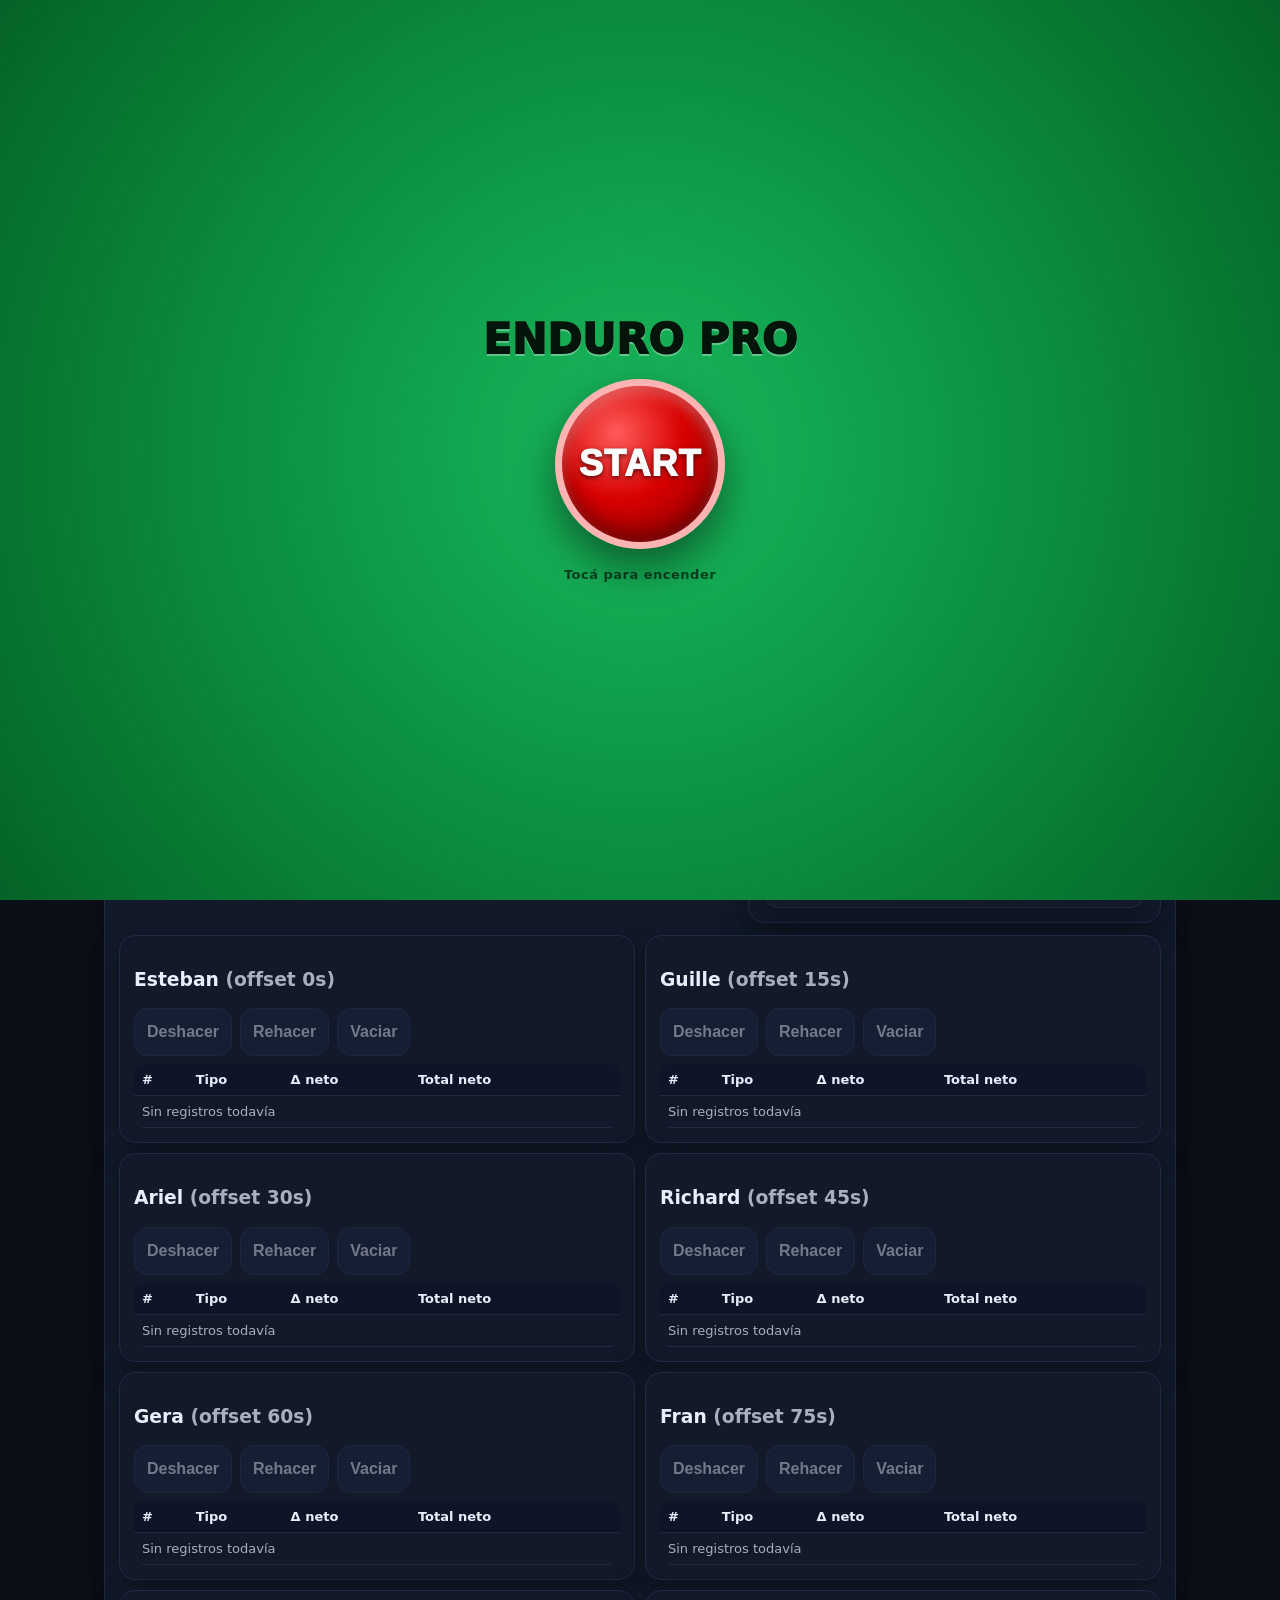
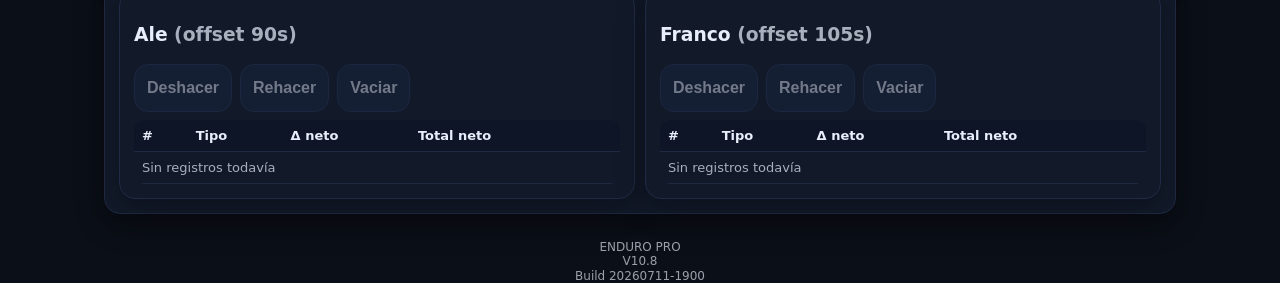
==== commit 4d47caa5: "V10.8 - Actualizacion Automatica PWA" ====
--- a/index.html
+++ b/index.html
@@ -103,7 +103,7 @@
        build string can be updated automatically during packaging; here
        only the version number changes. -->
   <!-- Updated version indicator for V10.5 release with fixed Solo Botones layout. -->
-  <div class="versionIndicator">ENDURO PRO<br>V10.5<br>Build 20260709-2100</div>
+  <div class="versionIndicator">ENDURO PRO<br>V10.8<br>Build 20260711-1900</div>
 </body>
 
-</html>+</html>
--- a/css/style.css
+++ b/css/style.css
@@ -280,6 +280,37 @@
 
     .rline input {
       font-size: 16px
+    }
+
+    .riderStateName {
+      border-radius: 10px;
+      transition: opacity .18s ease, background .18s ease
+    }
+
+    .riderStateName input[readonly] {
+      cursor: pointer;
+      caret-color: transparent
+    }
+
+    .riderStateName input.editing {
+      cursor: text;
+      caret-color: auto
+    }
+
+    .activeDot {
+      border-color: #65f19a;
+      background: #20c965;
+      box-shadow: 0 0 0 3px #20c96526, 0 0 12px #20c96566
+    }
+
+    .rline.inactive .riderStateName {
+      opacity: .58
+    }
+
+    .rline.inactive .activeDot {
+      border-color: #6b7280;
+      background: #4b5563;
+      box-shadow: none
     }
 
     .rline button {
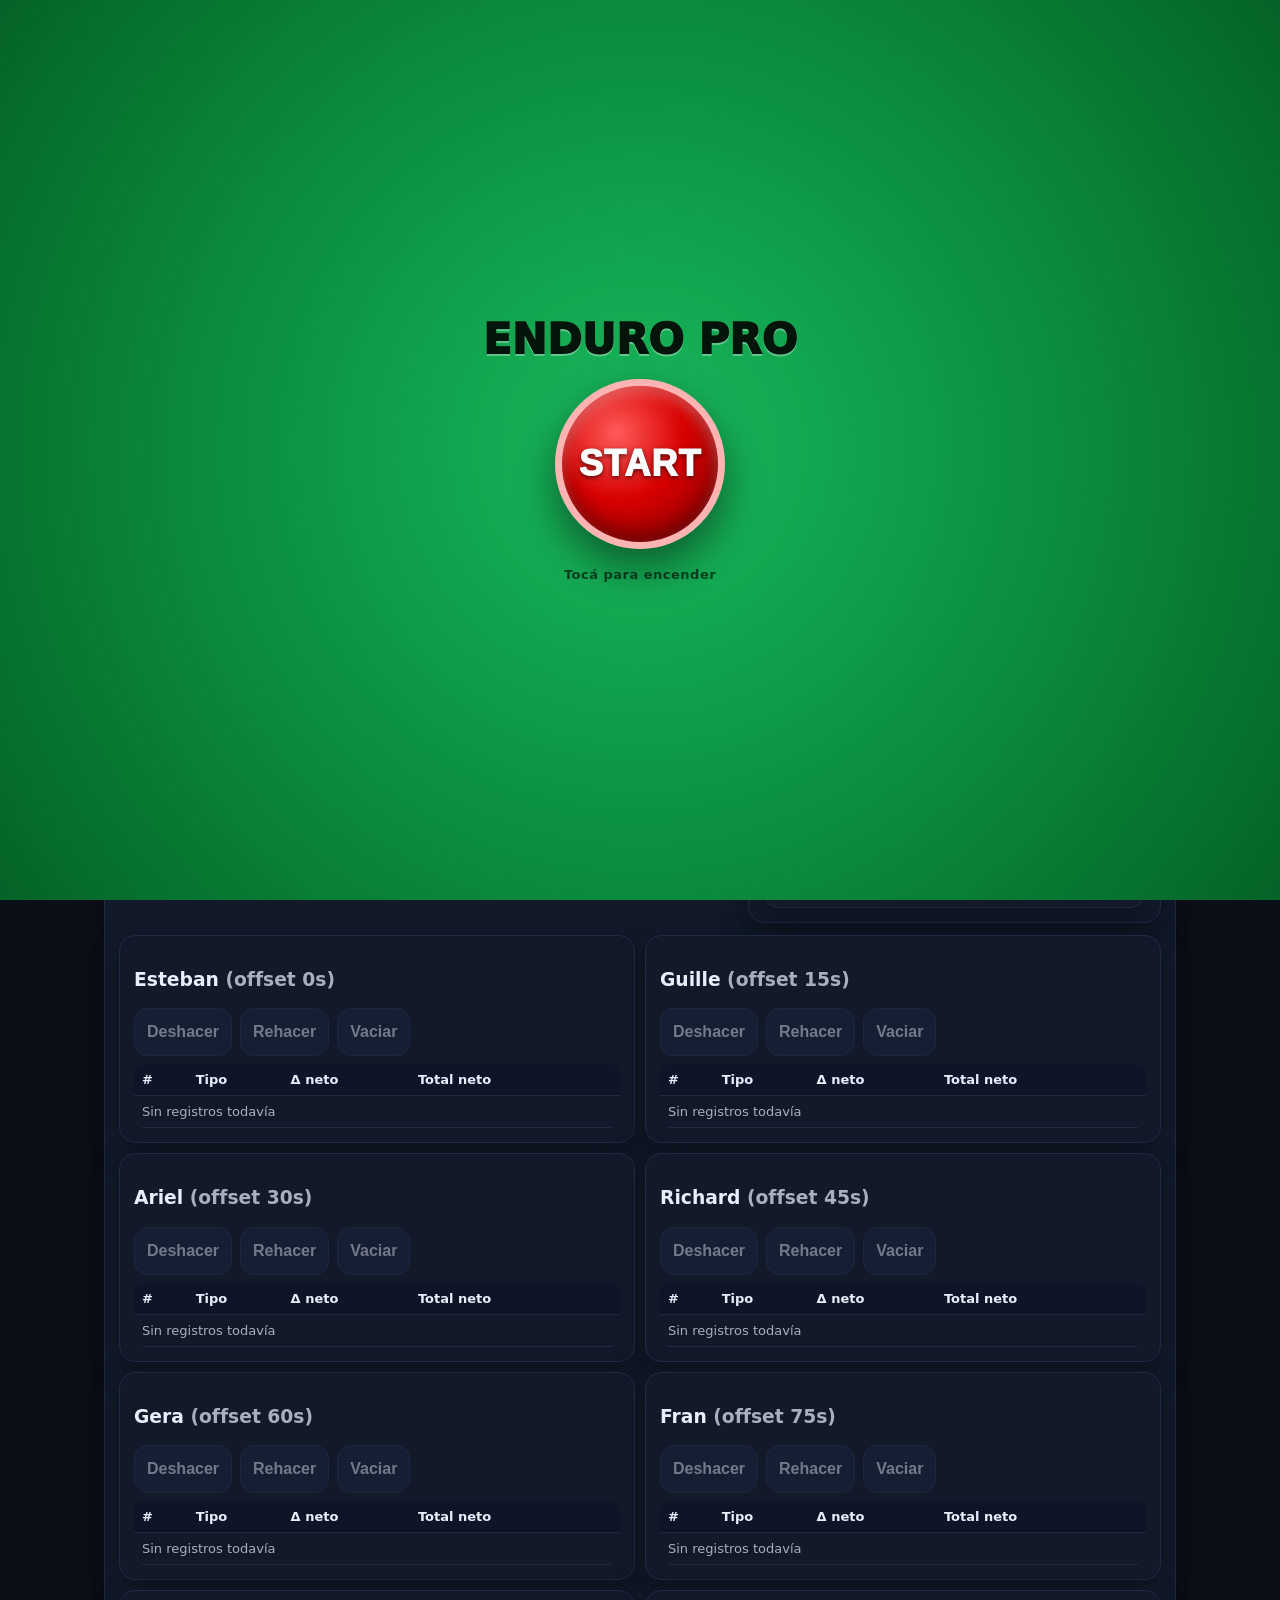
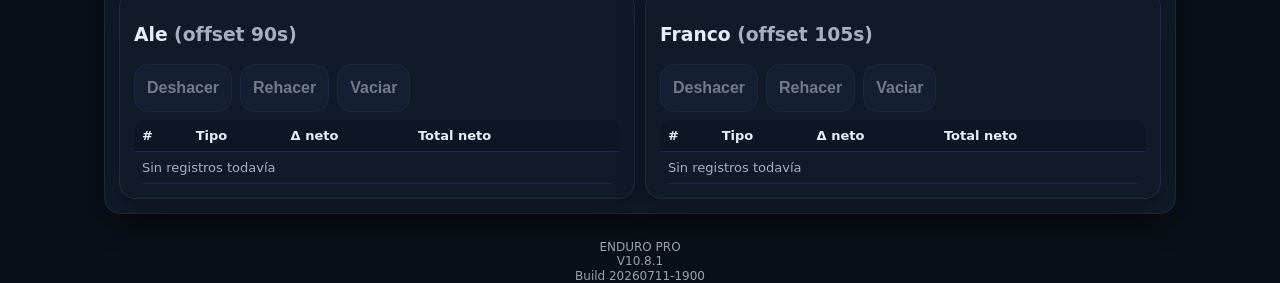
==== commit efff1b89: "V10.8.1 - Cronómetro resistente al bloqueo" ====
--- a/index.html
+++ b/index.html
@@ -103,7 +103,7 @@
        build string can be updated automatically during packaging; here
        only the version number changes. -->
   <!-- Updated version indicator for V10.5 release with fixed Solo Botones layout. -->
-  <div class="versionIndicator">ENDURO PRO<br>V10.8<br>Build 20260711-1900</div>
+  <div class="versionIndicator">ENDURO PRO<br>V10.8.1<br>Build 20260711-1900</div>
 </body>
 
 </html>
